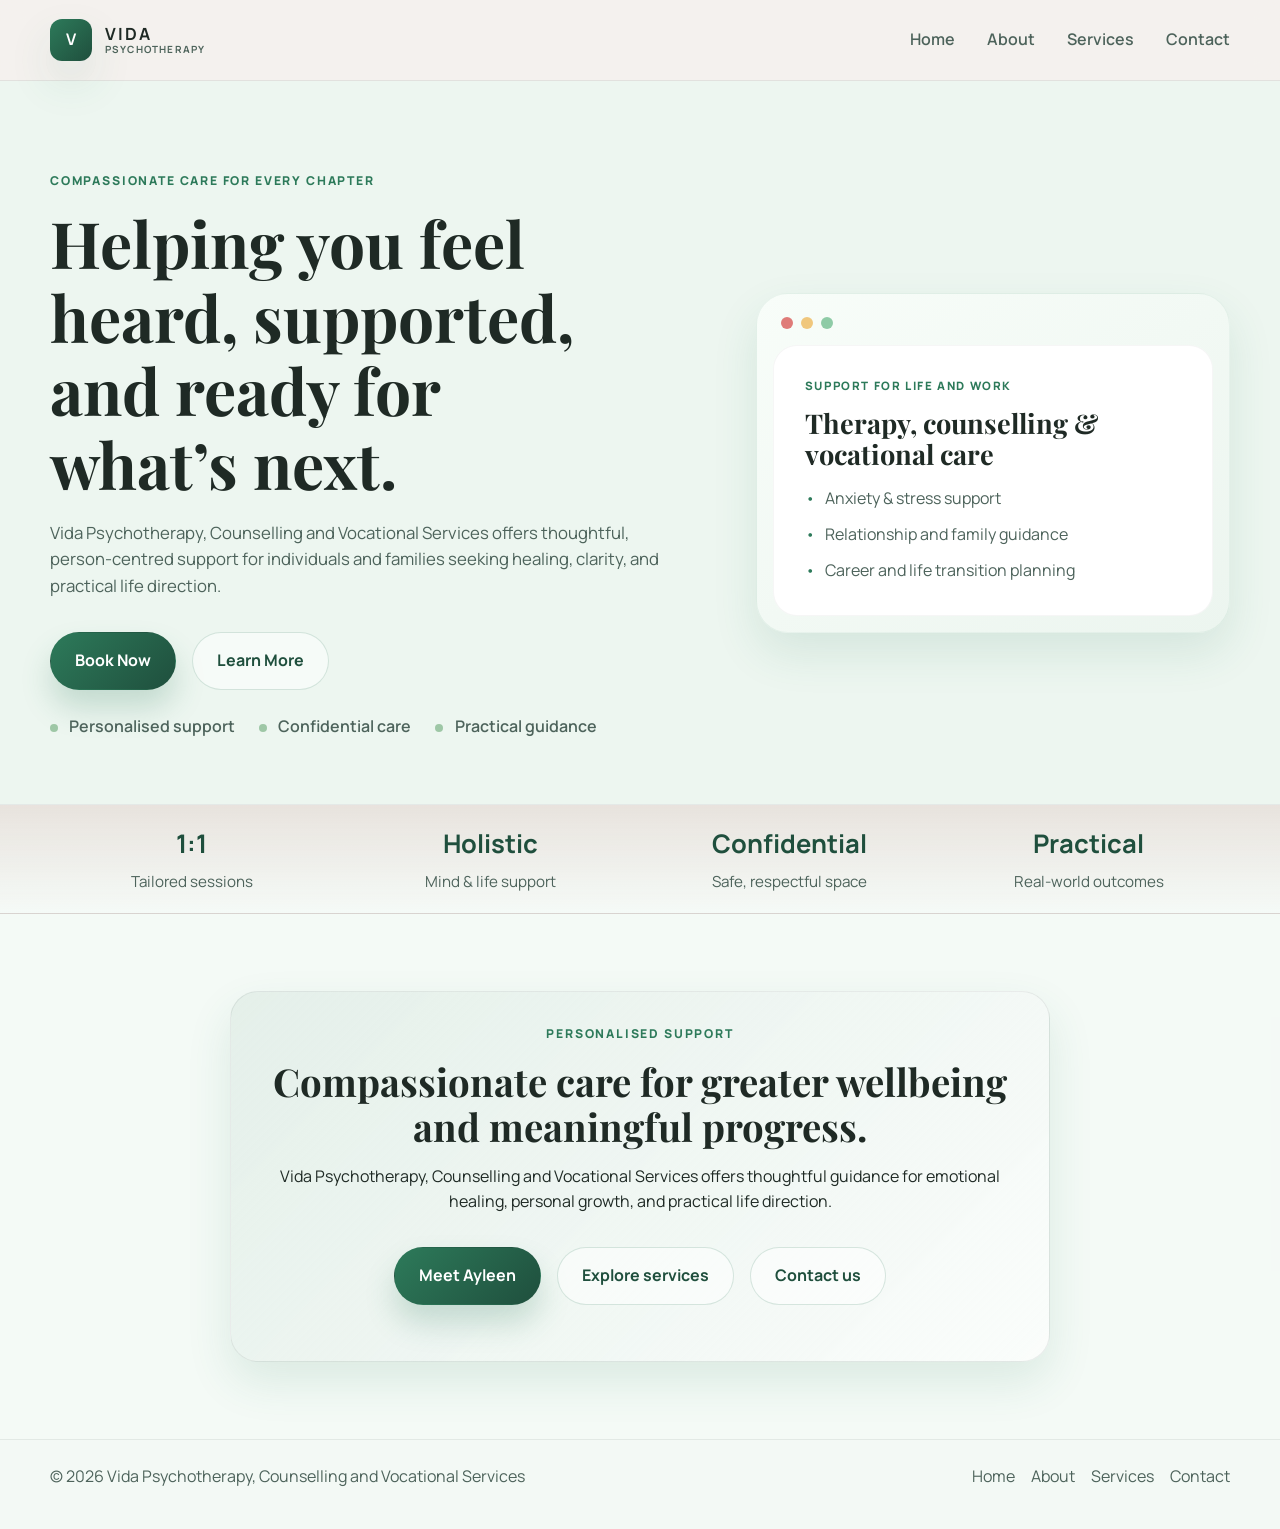
==== index.html @ e9df858a "Initial website launch" ====
<!DOCTYPE html>
<html lang="en">
  <head>
    <meta charset="UTF-8" />
    <meta name="viewport" content="width=device-width, initial-scale=1.0" />
    <meta
      name="description"
      content="Vida Psychotherapy, Counselling and Vocational Services offers compassionate support for mental wellbeing, personal growth, and meaningful career guidance."
    />
    <title>Vida Psychotherapy, Counselling and Vocational Services</title>
    <link rel="preconnect" href="https://fonts.googleapis.com" />
    <link rel="preconnect" href="https://fonts.gstatic.com" crossorigin />
    <link
      href="https://fonts.googleapis.com/css2?family=Manrope:wght@400;500;600;700;800&family=Playfair+Display:wght@600;700&display=swap"
      rel="stylesheet"
    />
    <link rel="stylesheet" href="styles.css" />
  </head>
  <body>
    <header class="site-header">
      <div class="container nav-container">
        <a href="index.html" class="brand" aria-label="Vida home">
          <span class="brand-mark">V</span>
          <span class="brand-text">
            <strong>VIDA</strong>
            <small>Psychotherapy</small>
          </span>
        </a>

        <button class="nav-toggle" aria-label="Open menu" aria-expanded="false">
          <span></span>
          <span></span>
          <span></span>
        </button>

        <nav class="main-nav" aria-label="Main navigation">
          <a href="index.html">Home</a>
          <a href="about.html">About</a>
          <a href="services.html">Services</a>
          <a href="contact.html">Contact</a>
        </nav>
      </div>
    </header>

    <main>
      <section id="home" class="hero">
        <div class="container hero-grid">
          <div class="hero-copy">
            <p class="eyebrow">Compassionate care for every chapter</p>
            <h1>Helping you feel heard, supported, and ready for what’s next.</h1>
            <p class="lead">
              Vida Psychotherapy, Counselling and Vocational Services offers thoughtful,
              person-centred support for individuals and families seeking healing,
              clarity, and practical life direction.
            </p>
            <div class="hero-actions">
              <a class="button primary" href="https://www.janeapp.com/" target="_blank" rel="noreferrer">Book Now</a>
              <a class="button secondary" href="about.html">Learn More</a>
            </div>
            <ul class="trust-list" aria-label="Key benefits">
              <li>Personalised support</li>
              <li>Confidential care</li>
              <li>Practical guidance</li>
            </ul>
          </div>

          <div class="hero-card" aria-label="Professional support panel">
            <div class="card-header">
              <span class="dot dot-one"></span>
              <span class="dot dot-two"></span>
              <span class="dot dot-three"></span>
            </div>
            <div class="care-card">
              <p class="card-label">Support for life and work</p>
              <h2>Therapy, counselling & vocational care</h2>
              <ul>
                <li>Anxiety & stress support</li>
                <li>Relationship and family guidance</li>
                <li>Career and life transition planning</li>
              </ul>
            </div>
          </div>
        </div>
      </section>

      <section class="stats-strip">
        <div class="container stats-grid">
          <div>
            <strong>1:1</strong>
            <span>Tailored sessions</span>
          </div>
          <div>
            <strong>Holistic</strong>
            <span>Mind & life support</span>
          </div>
          <div>
            <strong>Confidential</strong>
            <span>Safe, respectful space</span>
          </div>
          <div>
            <strong>Practical</strong>
            <span>Real-world outcomes</span>
          </div>
        </div>
      </section>

      <section class="section alt-section">
        <div class="container cta-box home-cta">
          <p class="eyebrow">Personalised support</p>
          <h2>Compassionate care for greater wellbeing and meaningful progress.</h2>
          <p>
            Vida Psychotherapy, Counselling and Vocational Services offers thoughtful guidance for
            emotional healing, personal growth, and practical life direction.
          </p>
          <div class="hero-actions center-actions">
            <a class="button primary" href="about.html">Meet Ayleen</a>
            <a class="button secondary" href="services.html">Explore services</a>
            <a class="button secondary" href="contact.html">Contact us</a>
          </div>
        </div>
      </section>
    </main>

    <footer class="site-footer">
      <div class="container footer-row">
        <p>© <span id="year"></span> Vida Psychotherapy, Counselling and Vocational Services</p>
        <nav aria-label="Footer navigation">
          <a href="index.html">Home</a>
          <a href="about.html">About</a>
          <a href="services.html">Services</a>
          <a href="contact.html">Contact</a>
        </nav>
      </div>
    </footer>

    <script src="script.js"></script>
  </body>
</html>
---- styles.css ----
:root {
  --bg: #edf6f0;
  --bg-soft: #f9fdfb;
  --panel: #ffffff;
  --primary: #2d7a5a;
  --primary-dark: #1f4f3d;
  --primary-soft: #dfeee6;
  --accent: #9ec7a6;
  --text: #1f2a25;
  --muted: #4d635b;
  --line: rgba(31, 42, 37, 0.08);
  --shadow: 0 20px 45px rgba(45, 122, 90, 0.12);
  --radius: 22px;
  --container: 1180px;
}

* {
  box-sizing: border-box;
}

html {
  scroll-behavior: smooth;
}

body {
  margin: 0;
  font-family: "Manrope", sans-serif;
  color: var(--text);
  background: var(--bg);
  line-height: 1.6;
}

a {
  color: inherit;
  text-decoration: none;
}

img {
  max-width: 100%;
  display: block;
}

button,
input,
select,
textarea {
  font: inherit;
}

.container {
  width: min(var(--container), calc(100% - 2rem));
  margin: 0 auto;
}

.site-header {
  position: sticky;
  top: 0;
  z-index: 1000;
  backdrop-filter: blur(12px);
  background: rgba(245, 241, 237, 0.88);
  border-bottom: 1px solid var(--line);
}

.nav-container {
  display: flex;
  align-items: center;
  justify-content: space-between;
  min-height: 80px;
}

.brand {
  display: inline-flex;
  align-items: center;
  gap: 0.8rem;
  font-weight: 700;
}

.brand-mark {
  width: 42px;
  height: 42px;
  display: grid;
  place-items: center;
  border-radius: 12px;
  background: linear-gradient(135deg, var(--primary), var(--primary-dark));
  color: white;
  box-shadow: var(--shadow);
}

.brand-text {
  display: flex;
  flex-direction: column;
  line-height: 1.1;
}

.brand-text strong {
  font-size: 1.05rem;
  letter-spacing: 0.12em;
}

.brand-text small {
  font-size: 0.62rem;
  letter-spacing: 0.12em;
  color: var(--muted);
  text-transform: uppercase;
}

.main-nav {
  display: flex;
  align-items: center;
  gap: 2rem;
  font-weight: 600;
}

.main-nav a {
  position: relative;
  color: var(--muted);
  transition: color 0.2s ease;
}

.main-nav a::after {
  content: "";
  position: absolute;
  left: 0;
  bottom: -0.4rem;
  width: 100%;
  height: 2px;
  background: var(--primary);
  transform: scaleX(0);
  transform-origin: center;
  transition: transform 0.2s ease;
}

.main-nav a:hover,
.main-nav a:focus-visible {
  color: var(--primary-dark);
}

.main-nav a:hover::after,
.main-nav a:focus-visible::after {
  transform: scaleX(1);
}

.nav-toggle {
  display: none;
  flex-direction: column;
  gap: 0.3rem;
  border: 0;
  background: transparent;
  padding: 0.5rem;
  cursor: pointer;
}

.nav-toggle span {
  width: 1.5rem;
  height: 2px;
  background: var(--text);
  border-radius: 999px;
}

.hero {
  padding: clamp(4rem, 7vw, 7rem) 0 3rem;
}

.hero-grid {
  display: grid;
  grid-template-columns: 1.15fr 0.85fr;
  align-items: center;
  gap: clamp(2rem, 5vw, 5rem);
}

.eyebrow {
  margin: 0 0 1rem;
  color: var(--primary);
  text-transform: uppercase;
  letter-spacing: 0.15em;
  font-size: 0.76rem;
  font-weight: 800;
}

h1,
h2,
h3 {
  margin-top: 0;
  line-height: 1.15;
  color: var(--text);
}

h1,
h2 {
  font-family: "Playfair Display", serif;
}

h1 {
  font-size: clamp(2.6rem, 5vw, 4.7rem);
  margin-bottom: 1.2rem;
  max-width: 540px;
}

h2 {
  font-size: clamp(2rem, 3vw, 3rem);
  margin-bottom: 1rem;
}

.hero .lead,
.section-copy p,
.contact-copy p,
.service-card p,
.feature-item p,
.step p,
.contact-details span,
.contact-details a {
  color: var(--muted);
  font-size: 1.05rem;
}

.hero-actions {
  display: flex;
  flex-wrap: wrap;
  gap: 1rem;
  margin: 2rem 0 1.5rem;
}

.page-hero {
  padding: clamp(4rem, 7vw, 6rem) 0 2rem;
}

.page-hero-inner {
  display: grid;
  grid-template-columns: 1.1fr 0.9fr;
  gap: 2rem;
  align-items: center;
}

.narrow-center {
  grid-template-columns: 1fr;
  max-width: 760px;
}

.text-center {
  text-align: center;
}

.page-hero-copy {
  max-width: 620px;
}

.profile-spotlight {
  display: grid;
  gap: 1rem;
}

.profile-avatar {
  width: min(180px, 100%);
  aspect-ratio: 1;
  border-radius: 28px;
  background: linear-gradient(135deg, var(--primary), var(--primary-dark));
  color: white;
  display: grid;
  place-items: center;
  font-family: "Playfair Display", serif;
  font-size: clamp(2.5rem, 4vw, 4rem);
  box-shadow: var(--shadow);
}

.profile-card {
  background: rgba(255, 255, 255, 0.7);
  border: 1px solid rgba(31, 26, 28, 0.04);
  border-radius: 28px;
  padding: 1.5rem;
  box-shadow: var(--shadow);
}

.profile-card ul {
  list-style: none;
  padding: 0;
  margin: 1rem 0 0;
  display: grid;
  gap: 0.7rem;
  color: var(--muted);
}

.profile-card li {
  position: relative;
  padding-left: 1.2rem;
}

.profile-card li::before {
  content: "•";
  position: absolute;
  left: 0;
  color: var(--primary);
}

.cta-box {
  background: linear-gradient(135deg, rgba(45, 122, 90, 0.08), rgba(255, 255, 255, 0.6));
  border: 1px solid var(--line);
  border-radius: 28px;
  padding: 2rem;
  text-align: center;
  box-shadow: var(--shadow);
}

.home-cta {
  max-width: 820px;
  margin: 0 auto;
}

.home-cta h2 {
  margin-bottom: 0.75rem;
}

.center-actions {
  justify-content: center;
}

.button {
  display: inline-flex;
  align-items: center;
  justify-content: center;
  padding: 0.95rem 1.5rem;
  border-radius: 999px;
  border: 1px solid transparent;
  font-weight: 700;
  transition: transform 0.2s ease, box-shadow 0.2s ease;
}

.button:hover,
.button:focus-visible {
  transform: translateY(-2px);
}

.button.primary {
  background: linear-gradient(135deg, var(--primary), var(--primary-dark));
  color: white;
  box-shadow: 0 18px 30px rgba(45, 122, 90, 0.22);
}

.button.secondary {
  border-color: rgba(45, 122, 90, 0.18);
  background: rgba(255, 255, 255, 0.5);
  color: var(--primary-dark);
}

.trust-list {
  list-style: none;
  padding: 0;
  display: flex;
  flex-wrap: wrap;
  gap: 1rem 1.5rem;
  color: var(--muted);
  font-weight: 600;
}

.trust-list li {
  position: relative;
  padding-left: 1.2rem;
}

.trust-list li::before {
  content: "";
  position: absolute;
  left: 0;
  top: 0.6rem;
  width: 0.5rem;
  height: 0.5rem;
  border-radius: 50%;
  background: var(--accent);
}

.hero-card {
  background: linear-gradient(145deg, #f8fdf9, #ecf5ef);
  border: 1px solid rgba(45, 122, 90, 0.08);
  border-radius: 32px;
  padding: 1rem;
  box-shadow: var(--shadow);
}

.card-header {
  display: flex;
  gap: 0.5rem;
  padding: 0.4rem 0.5rem 1rem;
}

.dot {
  width: 12px;
  height: 12px;
  border-radius: 50%;
  display: inline-block;
}

.dot-one { background: #df7b78; }
.dot-two { background: #f0c77d; }
.dot-three { background: #8ecba6; }

.care-card {
  background: #fff;
  border-radius: 24px;
  padding: clamp(1.4rem, 3vw, 2rem);
  box-shadow: inset 0 0 0 1px rgba(31, 26, 28, 0.04);
}

.card-label {
  margin: 0 0 0.8rem;
  text-transform: uppercase;
  letter-spacing: 0.14em;
  font-size: 0.72rem;
  color: var(--primary);
  font-weight: 800;
}

.care-card h2 {
  font-size: clamp(1.7rem, 2vw, 2.5rem);
  margin-bottom: 1rem;
}

.care-card ul {
  list-style: none;
  margin: 0;
  padding: 0;
  display: grid;
  gap: 0.65rem;
  color: var(--muted);
}

.care-card li {
  position: relative;
  padding-left: 1.3rem;
}

.care-card li::before {
  content: "•";
  color: var(--primary);
  position: absolute;
  left: 0;
}

.stats-strip {
  background: linear-gradient(180deg, rgba(230, 219, 214, 0.7), rgba(255, 255, 255, 0.45));
  border-top: 1px solid var(--line);
  border-bottom: 1px solid var(--line);
}

.stats-grid {
  display: grid;
  grid-template-columns: repeat(4, minmax(0, 1fr));
  gap: 1rem;
  padding: 1.2rem 0;
}

.stats-grid div {
  display: flex;
  flex-direction: column;
  align-items: center;
  text-align: center;
  gap: 0.3rem;
}

.stats-grid strong {
  font-size: clamp(1.2rem, 2vw, 1.8rem);
  color: var(--primary-dark);
}

.stats-grid span {
  color: var(--muted);
  font-size: 0.95rem;
}

.section {
  padding: clamp(4rem, 6vw, 6rem) 0;
}

.alt-section {
  background: rgba(255, 255, 255, 0.38);
}

.section-grid {
  display: grid;
  gap: 2rem;
}

.two-column {
  grid-template-columns: 1.1fr 0.9fr;
  align-items: center;
}

.feature-panel {
  display: grid;
  gap: 1.2rem;
}

.feature-item {
  background: var(--panel);
  border-radius: var(--radius);
  padding: 1.5rem;
  box-shadow: var(--shadow);
  border: 1px solid rgba(31, 26, 28, 0.04);
}

.feature-item h3 {
  margin-bottom: 0.5rem;
}

.section-heading {
  text-align: center;
  max-width: 680px;
  margin: 0 auto 2.5rem;
}

.services-grid {
  display: grid;
  grid-template-columns: repeat(3, minmax(0, 1fr));
  gap: 1.5rem;
}

.service-card {
  background: var(--panel);
  border: 1px solid rgba(31, 26, 28, 0.04);
  border-radius: 24px;
  padding: 1.6rem;
  box-shadow: var(--shadow);
}

.icon {
  width: 46px;
  height: 46px;
  display: grid;
  place-items: center;
  border-radius: 12px;
  background: var(--primary-soft);
  color: var(--primary-dark);
  font-weight: 800;
  margin-bottom: 1rem;
}

.process-grid {
  display: grid;
  grid-template-columns: repeat(3, minmax(0, 1fr));
  gap: 1.3rem;
}

.step {
  background: rgba(255, 255, 255, 0.6);
  border: 1px solid var(--line);
  border-radius: 24px;
  padding: 1.5rem;
}

.step span {
  display: inline-grid;
  place-items: center;
  width: 42px;
  height: 42px;
  border-radius: 50%;
  background: var(--primary);
  color: white;
  font-weight: 800;
  margin-bottom: 1rem;
}

.contact-grid {
  display: grid;
  grid-template-columns: 0.95fr 1.05fr;
  gap: 2rem;
  align-items: start;
}

.contact-details {
  margin-top: 1.5rem;
  display: grid;
  gap: 1rem;
}

.contact-details strong {
  display: block;
  margin-bottom: 0.2rem;
}

.contact-form {
  background: rgba(255, 255, 255, 0.7);
  border: 1px solid rgba(31, 26, 28, 0.04);
  border-radius: 28px;
  padding: 1.5rem;
  box-shadow: var(--shadow);
  display: grid;
  gap: 1rem;
}

.contact-form label {
  display: grid;
  gap: 0.5rem;
  font-weight: 700;
  color: var(--primary-dark);
}

.contact-form input,
.contact-form select,
.contact-form textarea {
  width: 100%;
  padding: 0.9rem 1rem;
  border-radius: 14px;
  border: 1px solid rgba(31, 26, 28, 0.08);
  background: white;
  color: var(--text);
}

.contact-form input:focus,
.contact-form select:focus,
.contact-form textarea:focus {
  outline: 2px solid rgba(45, 122, 90, 0.2);
  border-color: rgba(45, 122, 90, 0.25);
}

.site-footer {
  padding: 1.5rem 0 2.5rem;
  border-top: 1px solid var(--line);
  background: rgba(255, 255, 255, 0.3);
}

.footer-row {
  display: flex;
  align-items: center;
  justify-content: space-between;
  gap: 1rem;
  flex-wrap: wrap;
}

.footer-row p {
  margin: 0;
  color: var(--muted);
}

.footer-row nav {
  display: flex;
  align-items: center;
  gap: 1rem;
  color: var(--muted);
  flex-wrap: wrap;
}

@media (max-width: 900px) {
  .hero-grid,
  .page-hero-inner,
  .two-column,
  .contact-grid,
  .services-grid,
  .process-grid {
    grid-template-columns: 1fr;
  }

  .stats-grid {
    grid-template-columns: repeat(2, minmax(0, 1fr));
  }
}

@media (max-width: 700px) {
  .nav-toggle {
    display: flex;
  }

  .main-nav {
    position: absolute;
    left: 1rem;
    right: 1rem;
    top: calc(100% + 0.5rem);
    display: none;
    flex-direction: column;
    align-items: flex-start;
    background: rgba(255, 255, 255, 0.96);
    padding: 1rem 1.2rem;
    border: 1px solid var(--line);
    border-radius: 18px;
    box-shadow: var(--shadow);
  }

  .main-nav.open {
    display: flex;
  }

  .nav-container {
    position: relative;
  }

  .hero {
    padding-top: 3rem;
  }

  .stats-grid {
    grid-template-columns: 1fr;
  }

  .button {
    width: 100%;
  }

  .hero-actions {
    flex-direction: column;
  }
}
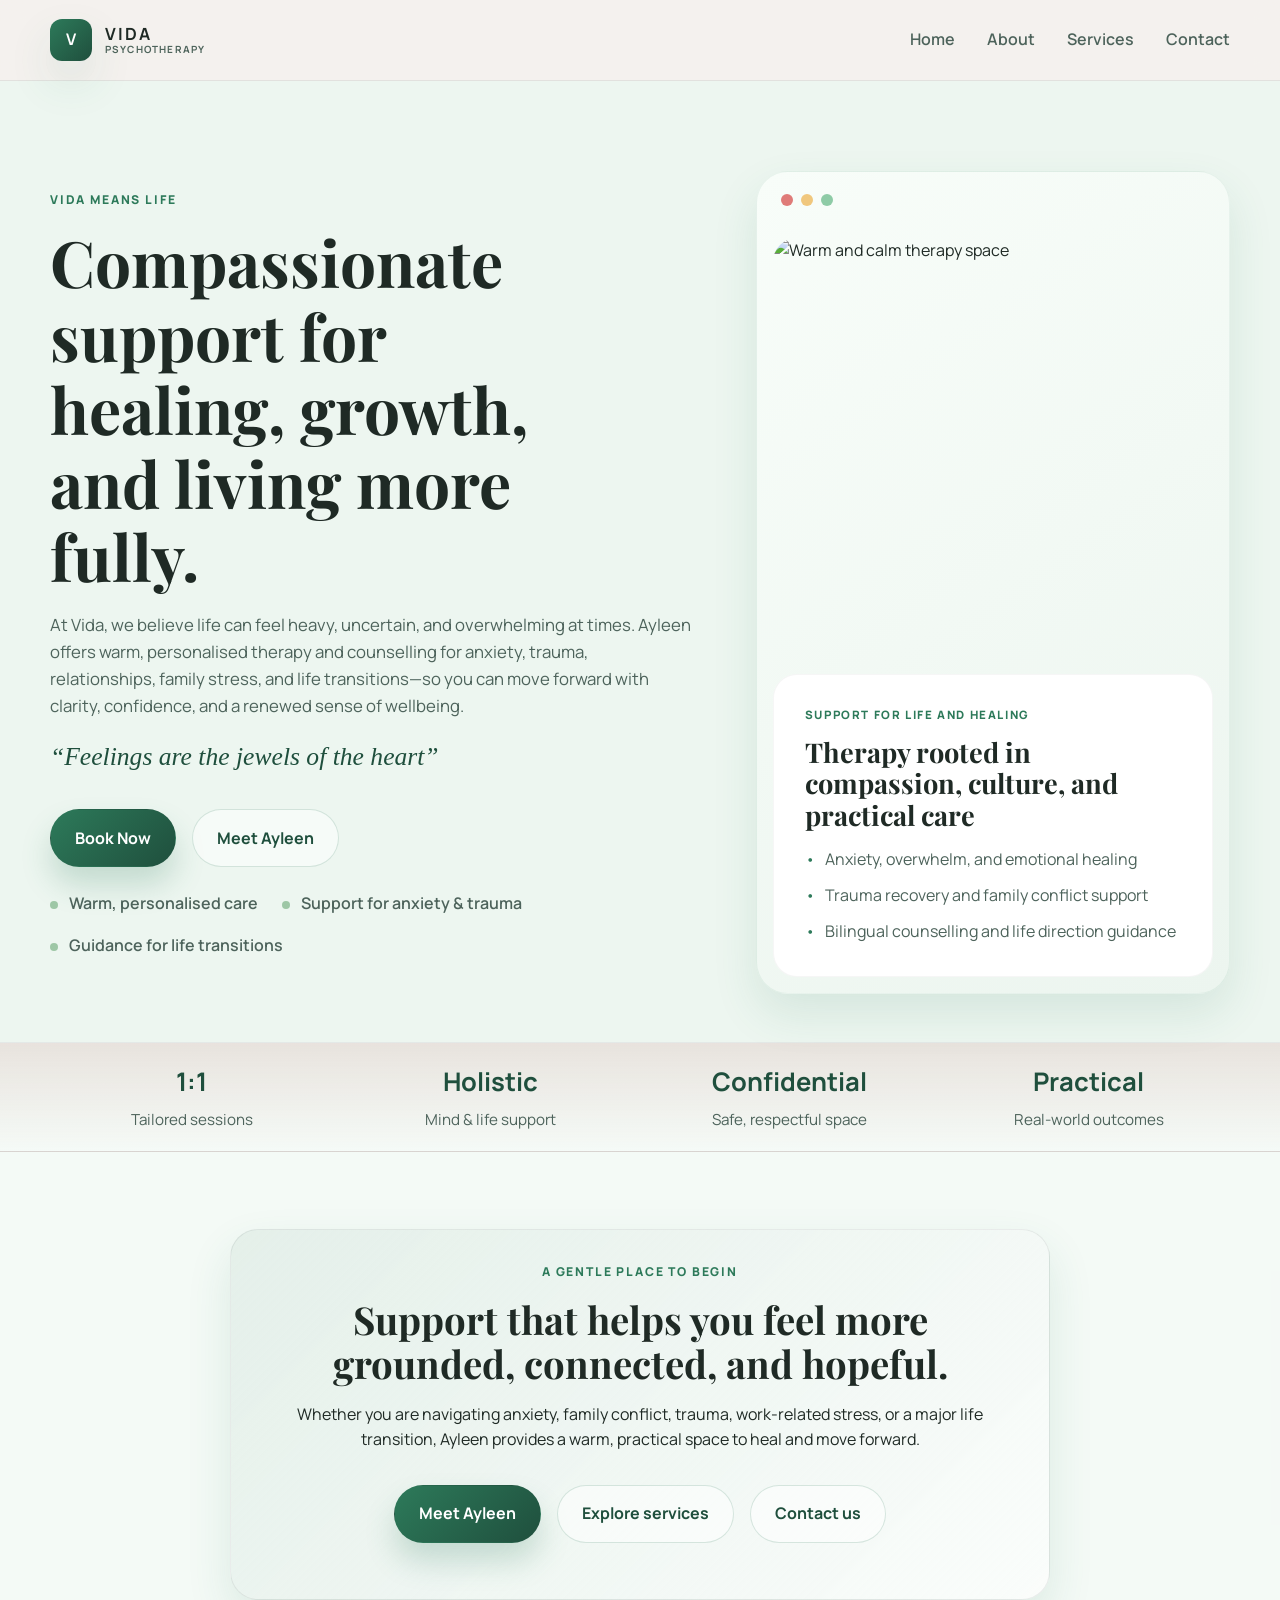
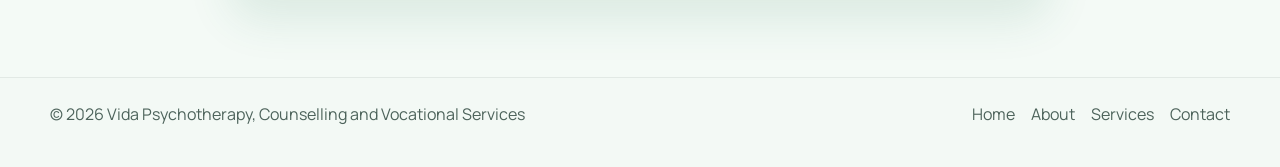
==== commit bc0d4195: "Prepare site for test review" ====
--- a/index.html
+++ b/index.html
@@ -46,37 +46,40 @@
       <section id="home" class="hero">
         <div class="container hero-grid">
           <div class="hero-copy">
-            <p class="eyebrow">Compassionate care for every chapter</p>
-            <h1>Helping you feel heard, supported, and ready for what’s next.</h1>
+            <p class="eyebrow">Vida means life</p>
+            <h1>Compassionate support for healing, growth, and living more fully.</h1>
             <p class="lead">
-              Vida Psychotherapy, Counselling and Vocational Services offers thoughtful,
-              person-centred support for individuals and families seeking healing,
-              clarity, and practical life direction.
+              At Vida, we believe life can feel heavy, uncertain, and overwhelming at times.
+              Ayleen offers warm, personalised therapy and counselling for anxiety, trauma,
+              relationships, family stress, and life transitions—so you can move forward with clarity,
+              confidence, and a renewed sense of wellbeing.
             </p>
+            <p class="signature-phrase">“Feelings are the jewels of the heart”</p>
             <div class="hero-actions">
               <a class="button primary" href="https://www.janeapp.com/" target="_blank" rel="noreferrer">Book Now</a>
-              <a class="button secondary" href="about.html">Learn More</a>
+              <a class="button secondary" href="about.html">Meet Ayleen</a>
             </div>
             <ul class="trust-list" aria-label="Key benefits">
-              <li>Personalised support</li>
-              <li>Confidential care</li>
-              <li>Practical guidance</li>
+              <li>Warm, personalised care</li>
+              <li>Support for anxiety & trauma</li>
+              <li>Guidance for life transitions</li>
             </ul>
           </div>
 
-          <div class="hero-card" aria-label="Professional support panel">
+          <div class="hero-card hero-visual" aria-label="Vida atmosphere and support">
             <div class="card-header">
               <span class="dot dot-one"></span>
               <span class="dot dot-two"></span>
               <span class="dot dot-three"></span>
             </div>
+            <img src="assets/image1.jpg" alt="Warm and calm therapy space" />
             <div class="care-card">
-              <p class="card-label">Support for life and work</p>
-              <h2>Therapy, counselling & vocational care</h2>
+              <p class="card-label">Support for life and healing</p>
+              <h2>Therapy rooted in compassion, culture, and practical care</h2>
               <ul>
-                <li>Anxiety & stress support</li>
-                <li>Relationship and family guidance</li>
-                <li>Career and life transition planning</li>
+                <li>Anxiety, overwhelm, and emotional healing</li>
+                <li>Trauma recovery and family conflict support</li>
+                <li>Bilingual counselling and life direction guidance</li>
               </ul>
             </div>
           </div>
@@ -106,11 +109,11 @@
 
       <section class="section alt-section">
         <div class="container cta-box home-cta">
-          <p class="eyebrow">Personalised support</p>
-          <h2>Compassionate care for greater wellbeing and meaningful progress.</h2>
+          <p class="eyebrow">A gentle place to begin</p>
+          <h2>Support that helps you feel more grounded, connected, and hopeful.</h2>
           <p>
-            Vida Psychotherapy, Counselling and Vocational Services offers thoughtful guidance for
-            emotional healing, personal growth, and practical life direction.
+            Whether you are navigating anxiety, family conflict, trauma, work-related stress, or a
+            major life transition, Ayleen provides a warm, practical space to heal and move forward.
           </p>
           <div class="hero-actions center-actions">
             <a class="button primary" href="about.html">Meet Ayleen</a>
--- a/styles.css
+++ b/styles.css
@@ -213,6 +213,14 @@
   font-size: 1.05rem;
 }
 
+.signature-phrase {
+  margin: 0 0 1.5rem;
+  font-family: "Playfair Display", serif;
+  font-size: clamp(1.3rem, 2vw, 1.8rem);
+  color: var(--primary-dark);
+  font-style: italic;
+}
+
 .hero-actions {
   display: flex;
   flex-wrap: wrap;
@@ -250,6 +258,7 @@
 }
 
 .profile-avatar {
+  position: relative;
   width: min(180px, 100%);
   aspect-ratio: 1;
   border-radius: 28px;
@@ -260,6 +269,23 @@
   font-family: "Playfair Display", serif;
   font-size: clamp(2.5rem, 4vw, 4rem);
   box-shadow: var(--shadow);
+  overflow: hidden;
+}
+
+.profile-avatar img {
+  width: 100%;
+  height: 100%;
+  object-fit: cover;
+  display: block;
+}
+
+.profile-avatar span {
+  position: absolute;
+  inset: 0;
+  display: grid;
+  place-items: center;
+  pointer-events: none;
+  text-shadow: 0 2px 10px rgba(0, 0, 0, 0.18);
 }
 
 .profile-card {
@@ -373,6 +399,19 @@
   border-radius: 32px;
   padding: 1rem;
   box-shadow: var(--shadow);
+}
+
+.hero-visual {
+  display: grid;
+  gap: 1rem;
+}
+
+.hero-visual img {
+  display: block;
+  width: 100%;
+  height: 420px;
+  object-fit: cover;
+  border-radius: 24px;
 }
 
 .card-header {
@@ -601,6 +640,28 @@
   border: 1px solid rgba(31, 26, 28, 0.08);
   background: white;
   color: var(--text);
+}
+
+.hidden-field {
+  position: absolute;
+  left: -9999px;
+  opacity: 0;
+  pointer-events: none;
+}
+
+.success-message {
+  display: none;
+  background: rgba(45, 122, 90, 0.08);
+  border: 1px solid rgba(45, 122, 90, 0.18);
+  color: var(--primary-dark);
+  border-radius: 12px;
+  padding: 0.85rem 1rem;
+  font-weight: 700;
+  margin-bottom: 0.5rem;
+}
+
+.success-message.visible {
+  display: block;
 }
 
 .contact-form input:focus,
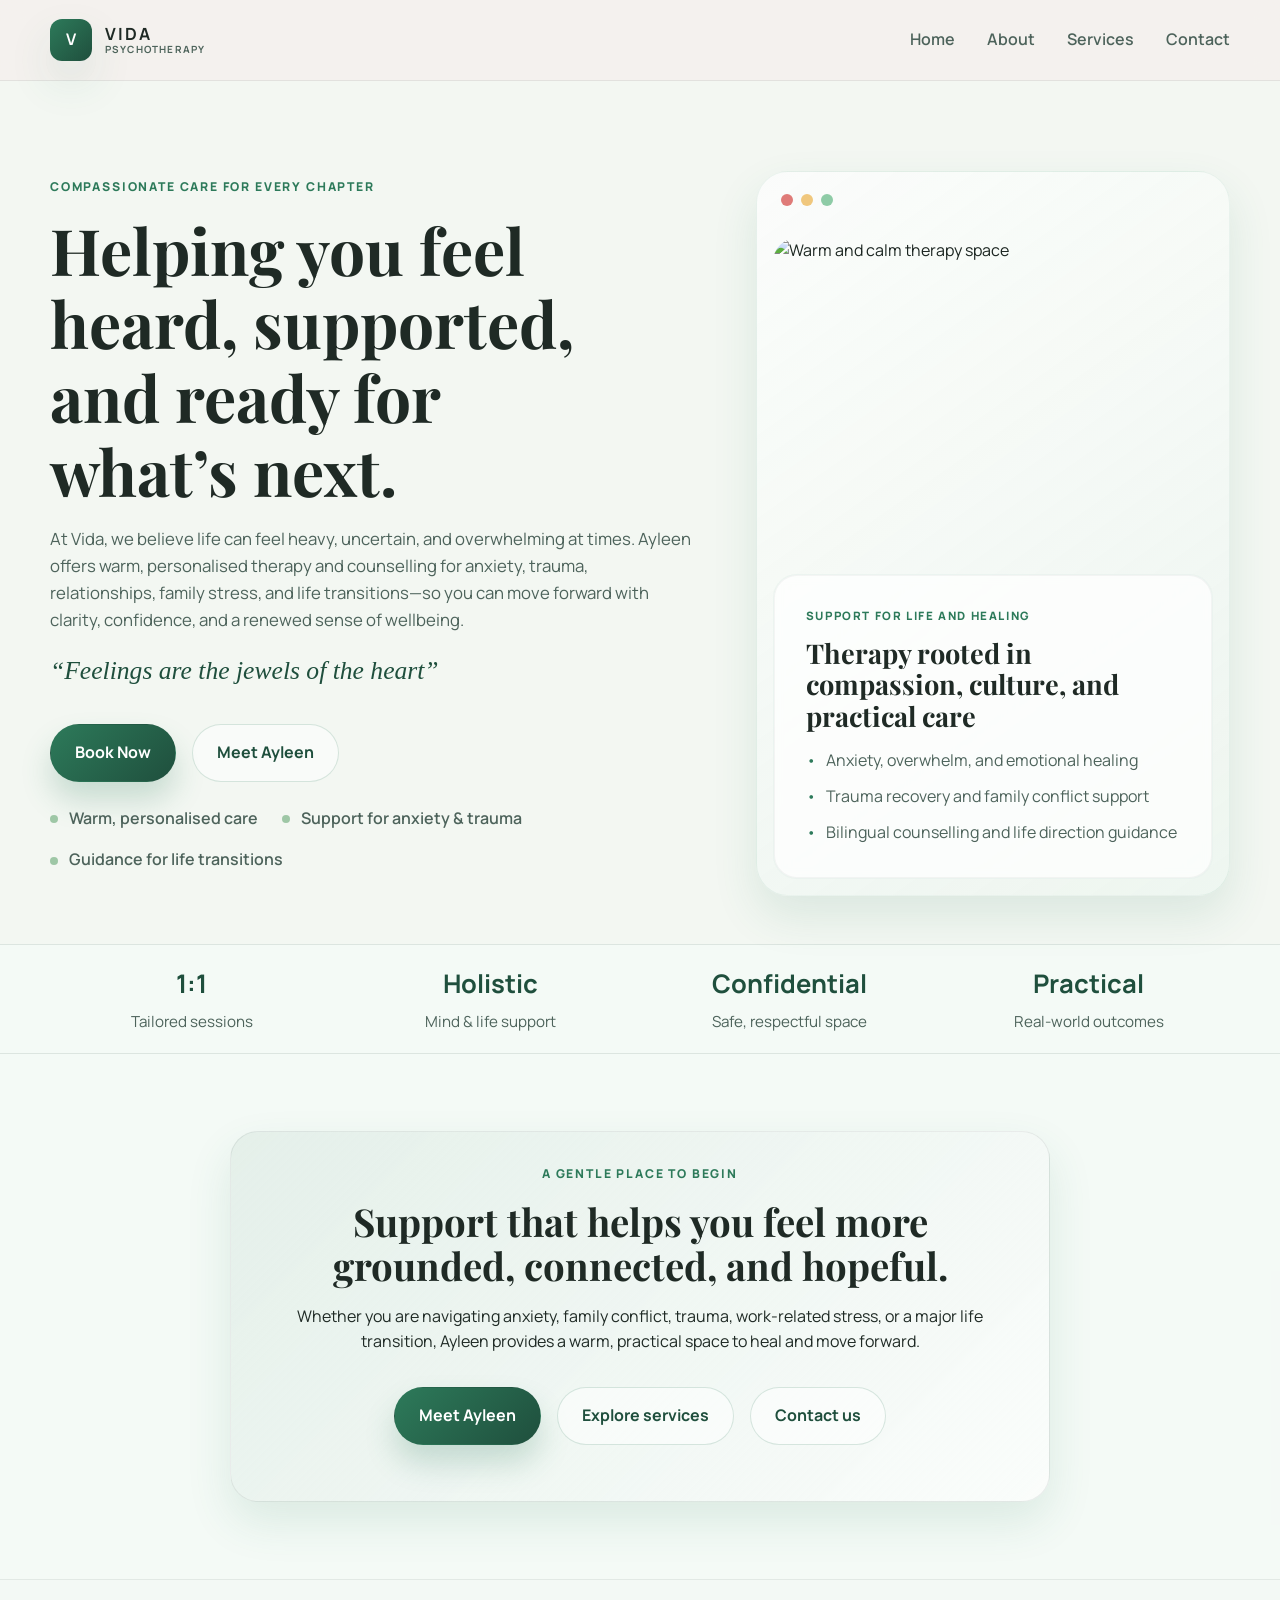
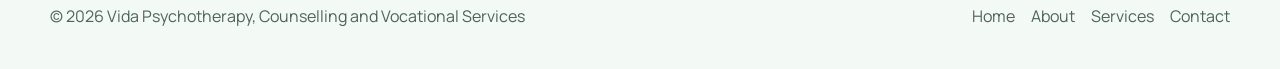
==== commit 9d27649c: "Finalize home page image treatment" ====
--- a/index.html
+++ b/index.html
@@ -43,11 +43,12 @@
     </header>
 
     <main>
-      <section id="home" class="hero">
+      <section id="home" class="hero hero-background">
+        <div class="hero-overlay"></div>
         <div class="container hero-grid">
           <div class="hero-copy">
-            <p class="eyebrow">Vida means life</p>
-            <h1>Compassionate support for healing, growth, and living more fully.</h1>
+            <p class="eyebrow">Compassionate care for every chapter</p>
+            <h1>Helping you feel heard, supported, and ready for what’s next.</h1>
             <p class="lead">
               At Vida, we believe life can feel heavy, uncertain, and overwhelming at times.
               Ayleen offers warm, personalised therapy and counselling for anxiety, trauma,
@@ -86,7 +87,8 @@
         </div>
       </section>
 
-      <section class="stats-strip">
+      <section class="stats-strip image-backdrop" aria-label="Vida support values">
+        <div class="stats-overlay"></div>
         <div class="container stats-grid">
           <div>
             <strong>1:1</strong>
--- a/styles.css
+++ b/styles.css
@@ -158,10 +158,24 @@
 }
 
 .hero {
+  position: relative;
   padding: clamp(4rem, 7vw, 7rem) 0 3rem;
+  background-image: url("assets/image1.jpg");
+  background-size: cover;
+  background-position: center center;
+  background-repeat: no-repeat;
+}
+
+.hero-overlay {
+  position: absolute;
+  inset: 0;
+  background: rgba(245, 247, 243, 0.72);
+  backdrop-filter: blur(1px);
 }
 
 .hero-grid {
+  position: relative;
+  z-index: 1;
   display: grid;
   grid-template-columns: 1.15fr 0.85fr;
   align-items: center;
@@ -402,16 +416,29 @@
 }
 
 .hero-visual {
+  position: relative;
   display: grid;
   gap: 1rem;
+  overflow: hidden;
+  background: linear-gradient(145deg, rgba(255, 255, 255, 0.65), rgba(236, 245, 239, 0.8));
 }
 
 .hero-visual img {
-  display: block;
+  position: relative;
   width: 100%;
-  height: 420px;
+  height: 320px;
   object-fit: cover;
+  opacity: 1;
+  filter: saturate(0.9) contrast(1.05);
   border-radius: 24px;
+}
+
+.hero-visual .care-card {
+  position: relative;
+  z-index: 1;
+  background: rgba(255, 255, 255, 0.72);
+  backdrop-filter: blur(4px);
+  border: 1px solid rgba(45, 122, 90, 0.08);
 }
 
 .card-header {
@@ -474,12 +501,30 @@
 }
 
 .stats-strip {
+  position: relative;
   background: linear-gradient(180deg, rgba(230, 219, 214, 0.7), rgba(255, 255, 255, 0.45));
   border-top: 1px solid var(--line);
   border-bottom: 1px solid var(--line);
+  overflow: hidden;
+}
+
+.image-backdrop {
+  background-image: url("assets/image1.jpg");
+  background-size: cover;
+  background-position: center top;
+  background-repeat: no-repeat;
+}
+
+.stats-overlay {
+  position: absolute;
+  inset: 0;
+  background: rgba(255, 255, 255, 0.42);
+  backdrop-filter: blur(1px);
 }
 
 .stats-grid {
+  position: relative;
+  z-index: 1;
   display: grid;
   grid-template-columns: repeat(4, minmax(0, 1fr));
   gap: 1rem;
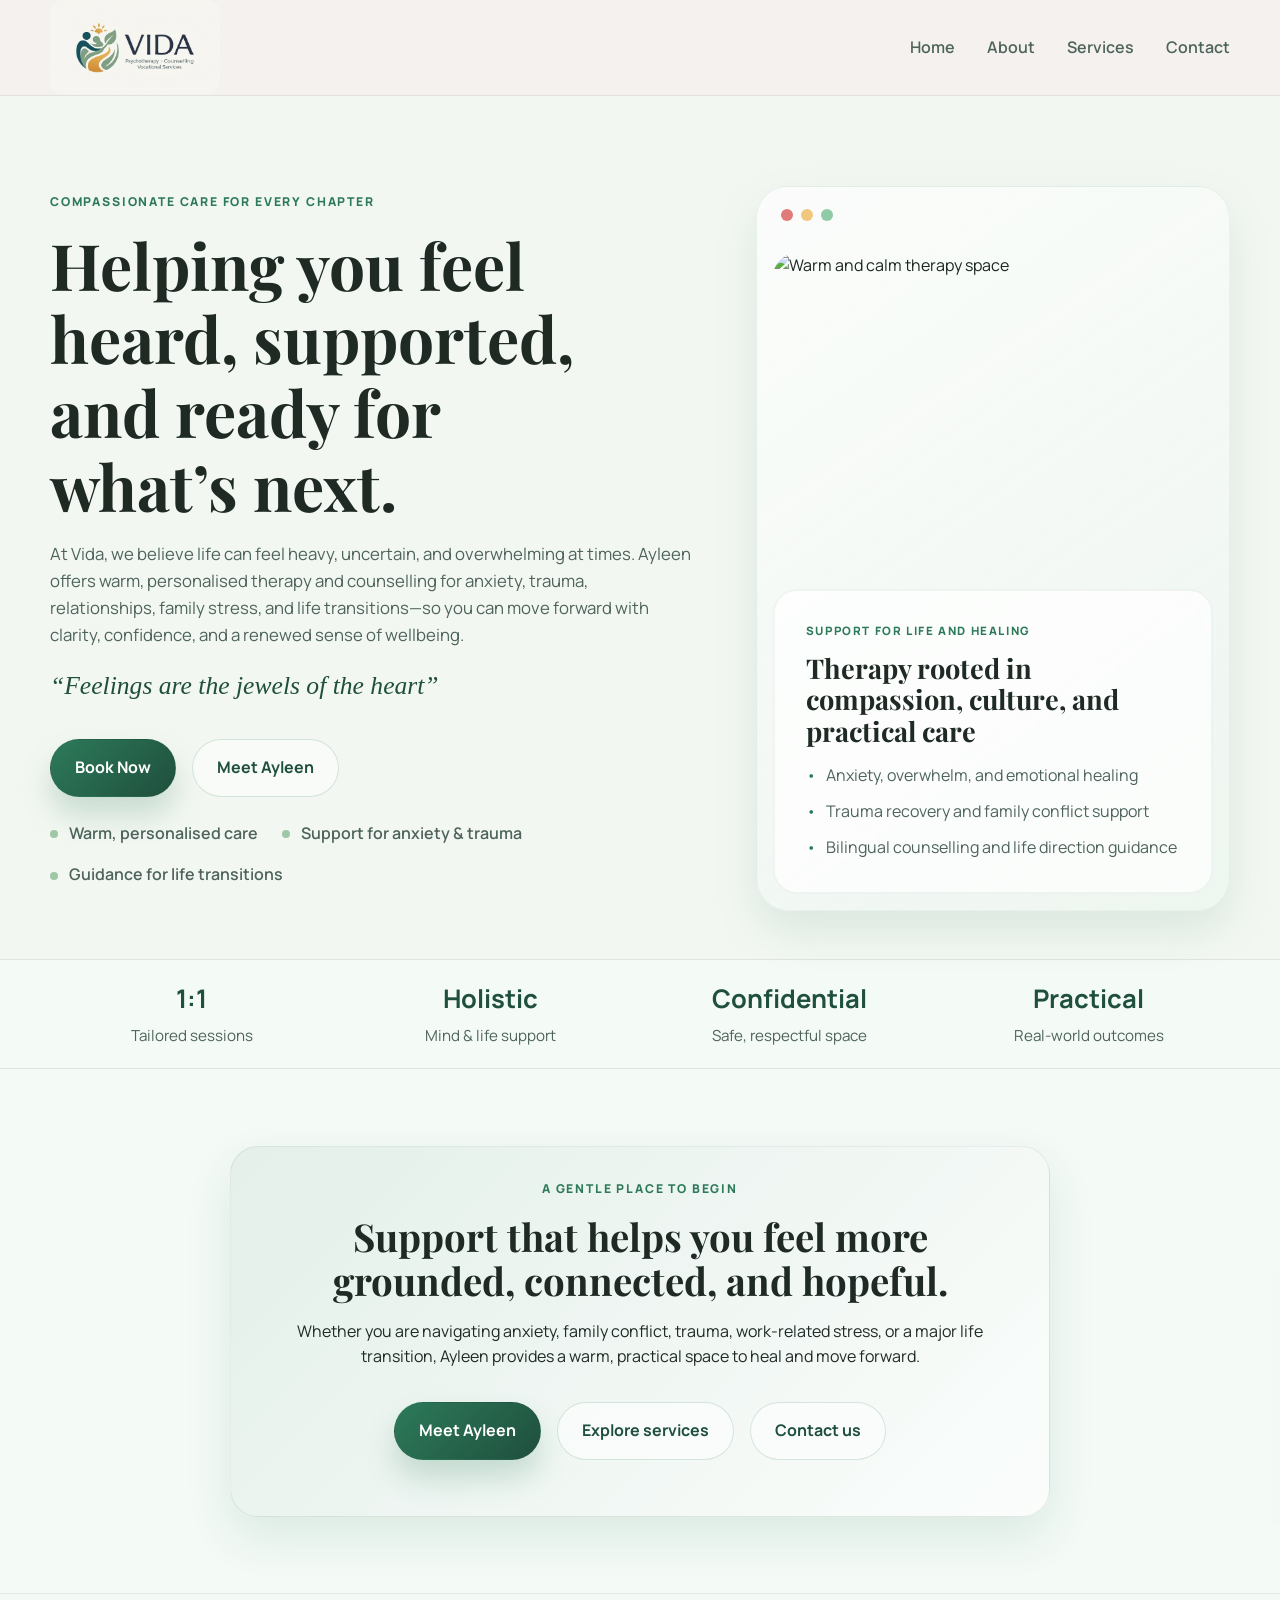
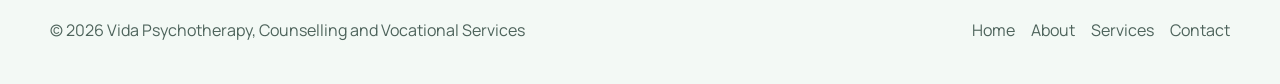
==== commit 937e3140: "Finalize home page image treatment" ====
--- a/index.html
+++ b/index.html
@@ -20,11 +20,7 @@
     <header class="site-header">
       <div class="container nav-container">
         <a href="index.html" class="brand" aria-label="Vida home">
-          <span class="brand-mark">V</span>
-          <span class="brand-text">
-            <strong>VIDA</strong>
-            <small>Psychotherapy</small>
-          </span>
+          <img src="assets/logo.jpg" alt="Vida logo" class="brand-logo" />
         </a>
 
         <button class="nav-toggle" aria-label="Open menu" aria-expanded="false">
--- a/styles.css
+++ b/styles.css
@@ -75,21 +75,19 @@
   font-weight: 700;
 }
 
-.brand-mark {
-  width: 42px;
-  height: 42px;
-  display: grid;
-  place-items: center;
-  border-radius: 12px;
-  background: linear-gradient(135deg, var(--primary), var(--primary-dark));
-  color: white;
-  box-shadow: var(--shadow);
+.brand-logo {
+  width: 170px;
+  max-width: 100%;
+  height: auto;
+  object-fit: contain;
+  display: block;
+  border-radius: 14px;
+  background: transparent;
+  box-shadow: none;
 }
 
 .brand-text {
-  display: flex;
-  flex-direction: column;
-  line-height: 1.1;
+  display: none;
 }
 
 .brand-text strong {
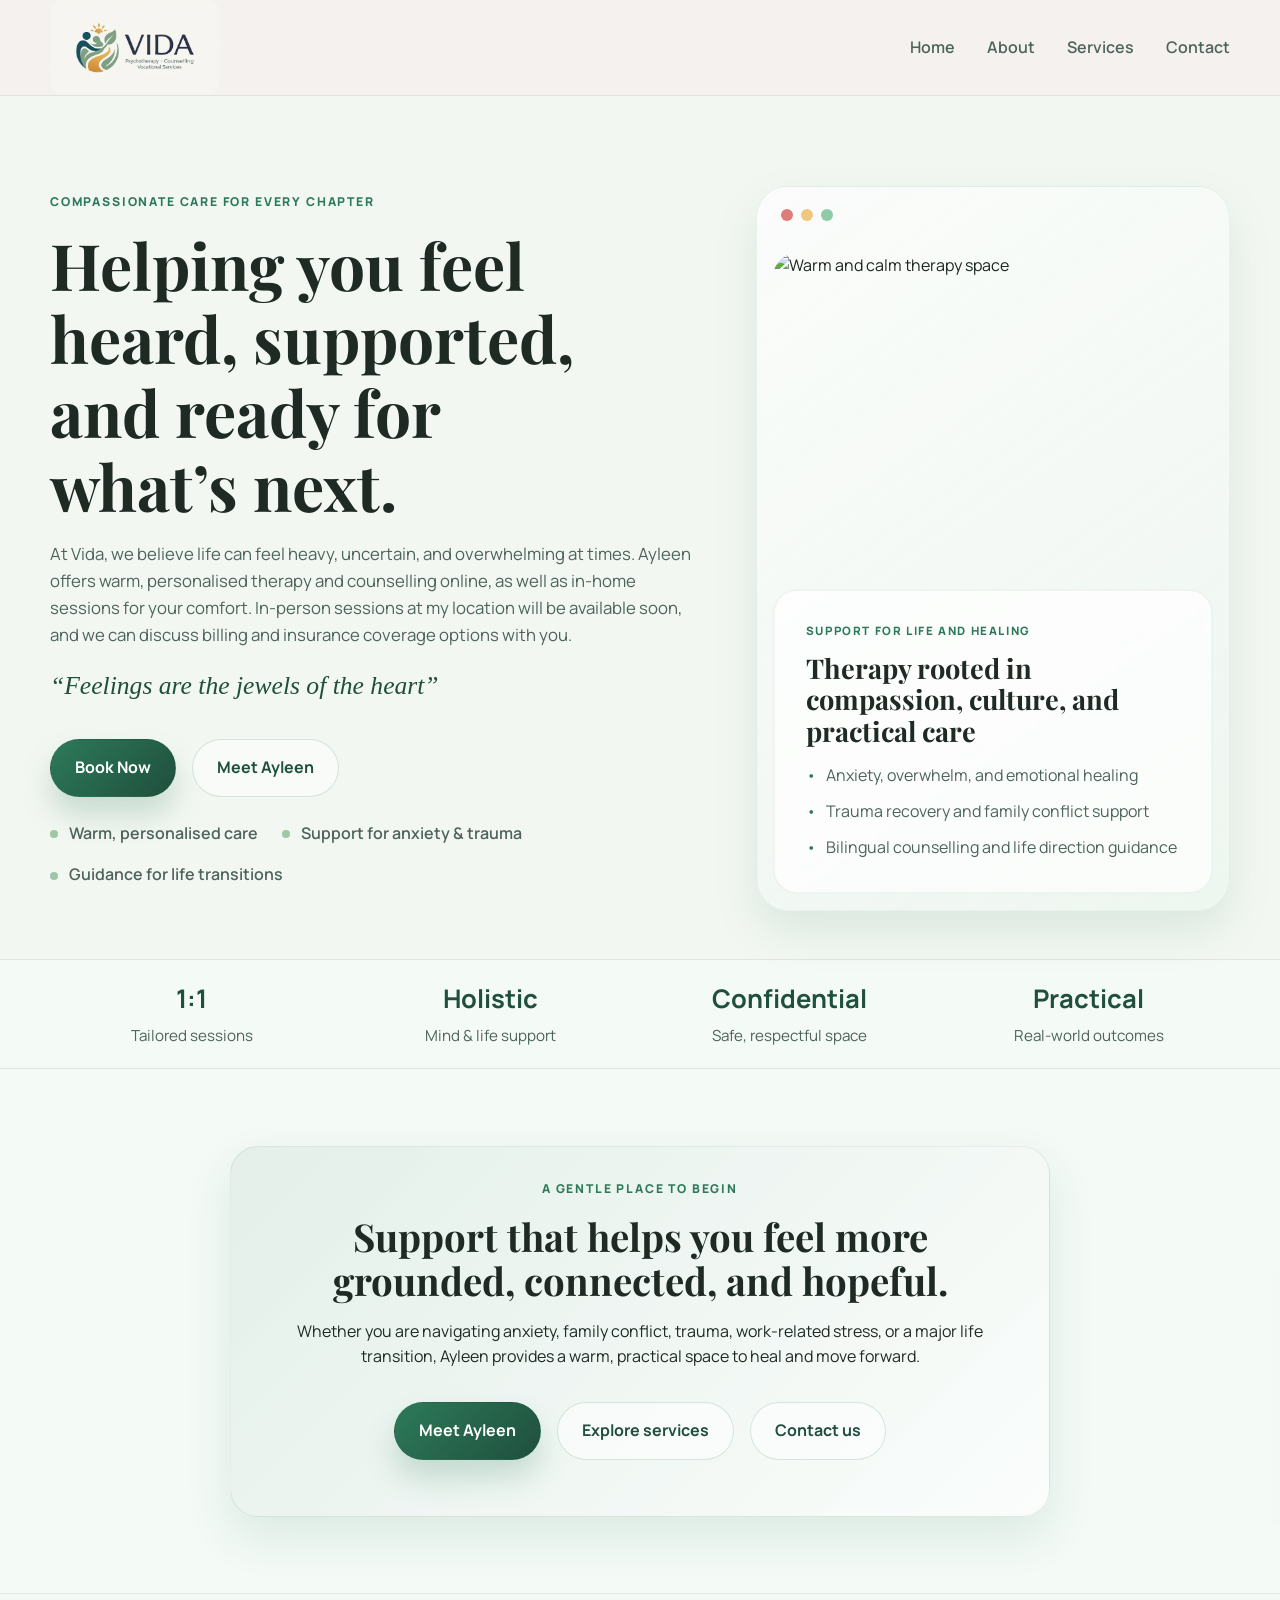
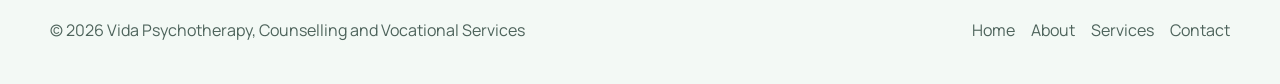
==== commit 78b85100: "modifed some wordings and photos" ====
--- a/index.html
+++ b/index.html
@@ -47,9 +47,9 @@
             <h1>Helping you feel heard, supported, and ready for what’s next.</h1>
             <p class="lead">
               At Vida, we believe life can feel heavy, uncertain, and overwhelming at times.
-              Ayleen offers warm, personalised therapy and counselling for anxiety, trauma,
-              relationships, family stress, and life transitions—so you can move forward with clarity,
-              confidence, and a renewed sense of wellbeing.
+              Ayleen offers warm, personalised therapy and counselling online, as well as in-home
+              sessions for your comfort. In-person sessions at my location will be available soon,
+              and we can discuss billing and insurance coverage options with you.
             </p>
             <p class="signature-phrase">“Feelings are the jewels of the heart”</p>
             <div class="hero-actions">
--- a/styles.css
+++ b/styles.css
@@ -262,6 +262,11 @@
 
 .page-hero-copy {
   max-width: 620px;
+  margin-inline: auto;
+}
+
+.page-hero-copy h1 {
+  margin-inline: auto;
 }
 
 .profile-spotlight {
@@ -588,10 +593,62 @@
   margin: 0 auto 2.5rem;
 }
 
+.section-heading > p:last-child {
+  color: var(--muted);
+  font-size: 1.05rem;
+}
+
+.care-options-section {
+  padding-top: 2rem;
+}
+
+.care-options-grid {
+  display: grid;
+  grid-template-columns: repeat(2, minmax(0, 1fr));
+  gap: 1.25rem;
+  max-width: 1000px;
+  margin: 0 auto;
+}
+
+.care-option-card {
+  padding: 1.5rem;
+  border: 1px solid var(--line);
+  border-radius: 24px;
+  background: var(--panel);
+  box-shadow: var(--shadow);
+}
+
+.care-option-card h3 {
+  margin: 0.8rem 0 0.55rem;
+}
+
+.care-option-card p {
+  margin-bottom: 0;
+  color: var(--muted);
+}
+
+.care-option-label {
+  display: inline-block;
+  padding: 0.35rem 0.65rem;
+  border-radius: 999px;
+  background: var(--primary-soft);
+  color: var(--primary-dark);
+  font-size: 0.75rem;
+  font-weight: 800;
+  letter-spacing: 0.04em;
+  text-transform: uppercase;
+}
+
+.care-option-card.coming-soon {
+  background: rgba(255, 255, 255, 0.6);
+}
+
 .services-grid {
   display: grid;
   grid-template-columns: repeat(3, minmax(0, 1fr));
   gap: 1.5rem;
+  max-width: 1080px;
+  margin: 0 auto;
 }
 
 .service-card {
@@ -600,6 +657,10 @@
   border-radius: 24px;
   padding: 1.6rem;
   box-shadow: var(--shadow);
+}
+
+.service-card:last-child:nth-child(3n + 1) {
+  grid-column: 2;
 }
 
 .icon {
@@ -749,6 +810,14 @@
   .services-grid,
   .process-grid {
     grid-template-columns: 1fr;
+  }
+
+  .service-card:last-child:nth-child(3n + 1) {
+    grid-column: auto;
+  }
+
+  .care-options-grid {
+    grid-template-columns: repeat(2, minmax(0, 1fr));
   }
 
   .stats-grid {
@@ -799,4 +868,8 @@
   .hero-actions {
     flex-direction: column;
   }
-}
+
+  .care-options-grid {
+    grid-template-columns: 1fr;
+  }
+}
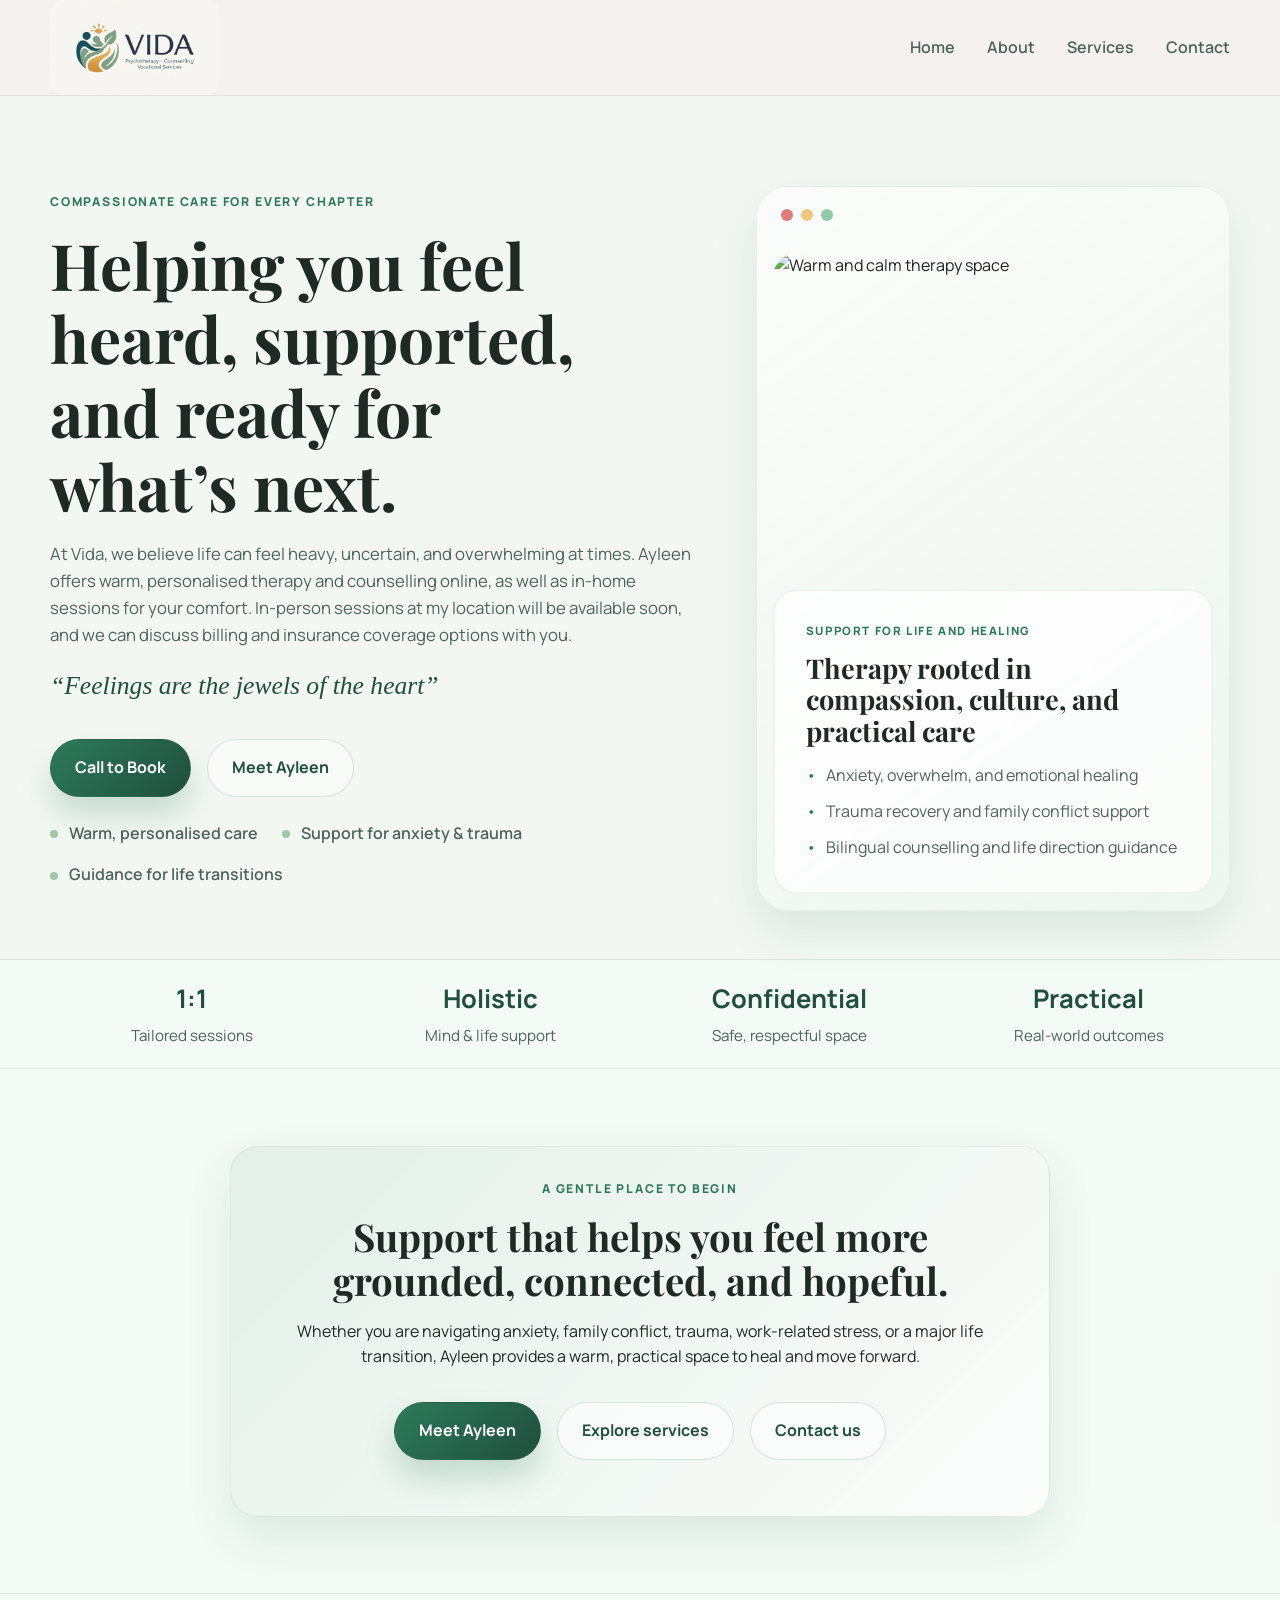
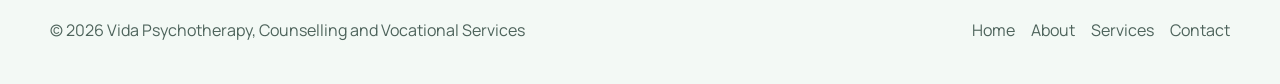
==== commit 4e9a20ae: "changed to call to book" ====
--- a/index.html
+++ b/index.html
@@ -53,7 +53,7 @@
             </p>
             <p class="signature-phrase">“Feelings are the jewels of the heart”</p>
             <div class="hero-actions">
-              <a class="button primary" href="https://www.janeapp.com/" target="_blank" rel="noreferrer">Book Now</a>
+              <a class="button primary" href="contact.html">Call to Book</a>
               <a class="button secondary" href="about.html">Meet Ayleen</a>
             </div>
             <ul class="trust-list" aria-label="Key benefits">
